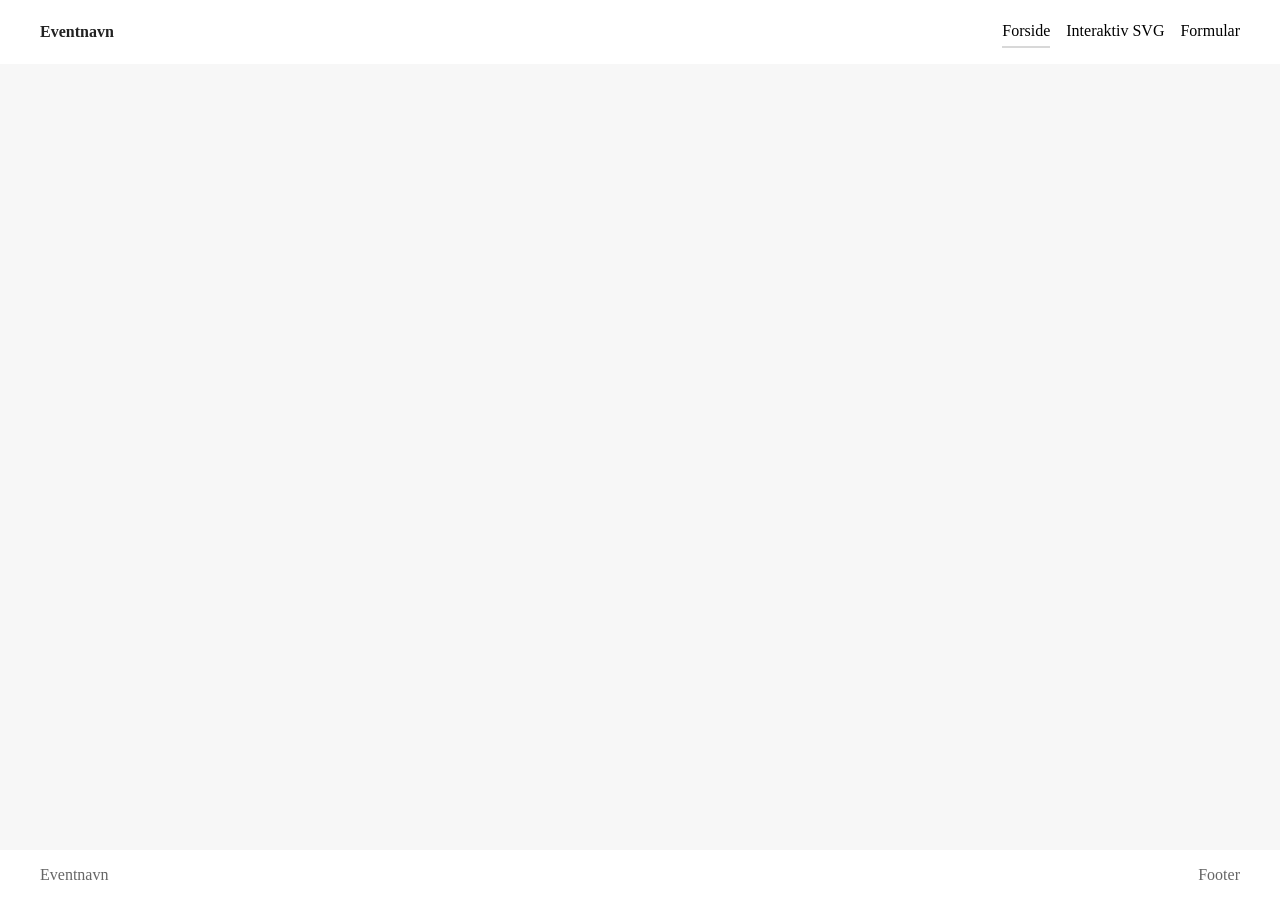
==== index.html @ 0ce50be6 "init" ====
<!DOCTYPE html>
<html lang="da">

<head>
  <meta charset="UTF-8">
  <meta name="viewport" content="width=device-width, initial-scale=1.0">
  <title>Eventnavn</title>
  <link rel="stylesheet" href="./starter.css">
  <link rel="stylesheet" href="./style.css">
</head>

<body>
  <header class="site-header">
    <div class="header-content">
      <a class="site-logo" href="./">Eventnavn</a>
      <nav class="site-nav">
        <button>Menu</button>
        <ul class="menu" id="menu" popover>
          <li><a href="./" aria-current="page">Forside</a></li>
          <li><a href="./svg.html">Interaktiv SVG</a></li>
          <li><a href="./form.html">Formular</a></li>
        </ul>
      </nav>
    </div>
  </header>

  <main></main>

  <footer class="site-footer">
    <div class="footer-content">
      <p>Eventnavn</p>
      <p>Footer</p>
    </div>
  </footer>
  <script src="./script.js"></script>
</body>

</html>
---- style.css ----
/* Variabler */
html {
  --color-page: #f7f7f7;
  --color-surface: #fff;
  --color-text: #222;
  --color-muted: #666;
  --color-border: #d8d8d8;
  --space-05: 0.5rem;
  --space-1: 1rem;
  --space-2: 2rem;
  --space-3: 3rem;

  background: var(--color-page);
  color: var(--color-text);
}

/* Globalt layout */
body {
  margin: 0;
  min-height: 100svh;
  display: grid;
  grid-template-rows: auto 1fr auto;
  grid-template-columns: minmax(1rlh, 1fr) minmax(0, 75rem) minmax(1rlh, 1fr);
}

h1,
h2,
h3,
p {
  margin: 0;
}

main {
  display: grid;
  grid-template-columns: inherit;
  grid-column: 1 / -1;
  align-content: start;
}

main > * {
  grid-column: 2;
  padding-block: var(--space-3);
}

.svg-page {
  display: grid;
  gap: var(--space-2);
}

.svg-intro {
  display: grid;
  gap: var(--space-1);
  max-width: 60ch;
}

.svg-intro p {
  color: var(--color-muted);
}

.svg-layout {
  display: grid;
  gap: var(--space-2);
  align-items: start;
  @media (width > 800px) {
    grid-template-columns: 1fr min(40%, 36ch);
  }
}

.form-page {
  display: grid;
  gap: var(--space-2);
  @media (width > 600px) {
    grid-template-columns: min(40%, 50ch) 1fr;
  }
}

.form-intro {
  display: grid;
  gap: var(--space-1);
  align-content: start;
  max-width: 60ch;
}

.form-intro p {
  color: var(--color-muted);
}

.opsamling-page {
  display: grid;
  gap: var(--space-2);
  align-items: start;

  @media (width > 800px) {
    grid-template-columns: minmax(0, 44ch) minmax(20rem, 1fr);
  }
}

.opsamling-intro {
  display: grid;
  gap: var(--space-1);
  max-width: 60ch;
}

.opsamling-intro p {
  color: var(--color-muted);
}

.error-page {
  display: grid;
  gap: var(--space-1);
  max-width: 60ch;
}

.error-page p {
  color: var(--color-muted);
}

/* Header og footer */
.site-header,
.site-footer {
  grid-column: 1 / -1;

  display: grid;
  grid-template-columns: inherit;
  background: var(--color-surface);
}

.header-content,
.footer-content {
  grid-column: 2;
}

.header-content {
  min-height: 4rem;
  display: flex;
  justify-content: space-between;
  align-items: center;
  gap: var(--space-1);
}

.site-logo {
  color: inherit;
  font-weight: 700;
  text-decoration: none;
}

.footer-content {
  padding-block: var(--space-1);
  display: flex;
  flex-wrap: wrap;
  justify-content: space-between;
  gap: var(--space-1);
  color: var(--color-muted);
}

/* Navigation */
[popover] {
  margin: 0;
  padding: 0;
  border: none;
  background: transparent;
}

.site-nav button {
  padding: 0.4rem 0.7rem;
  border: 1px solid var(--color-border);
  background: var(--color-surface);
  @media (width > 600px) {
    display: none;
  }
}

.menu {
  margin: 0;
  padding: var(--space-1);
  list-style: none;
  background: var(--color-surface);
  border: 1px solid var(--color-border);
  @media (width > 600px) {
    display: flex;
    gap: var(--space-1);
    padding: 0;
    border: none;
    background: none;
    position: static;
  }
}

.menu a {
  display: block;
  padding: 0.4rem 0;
  color: inherit;
  text-decoration: none;
  border-bottom: 2px solid #0000;
}

.menu a[aria-current="page"] {
  border-bottom-color: var(--color-border);
}

/* Flader */
.panel,
.svg-placeholder,
.form-placeholder,
.opsamling-placeholder {
  background: var(--color-surface);
  border: 1px solid var(--color-border);
}

.panel {
  padding: var(--space-1);
  display: grid;
  gap: var(--space-1);
}

.svg-placeholder,
.opsamling-placeholder {
  min-height: -webkit-fill-available;
  min-height: stretch;
}

.form-placeholder {
  min-height: -webkit-fill-available;
  min-height: stretch;
  padding: var(--space-1);
}

/* Details */
.accordion {
  display: grid;
  gap: var(--space-05);
}

.accordion-item {
  border: 1px solid var(--color-border);
  background: var(--color-surface);
}

.accordion-item p {
  padding: 0 var(--space-1) var(--space-1);
  color: var(--color-muted);
}

/* Knap/link */
.button {
  justify-self: start;
  display: inline-block;
  padding: 0.5rem 0.8rem;
  border: 1px solid var(--color-border);
  background: var(--color-surface);
  color: inherit;
  text-decoration: none;
}
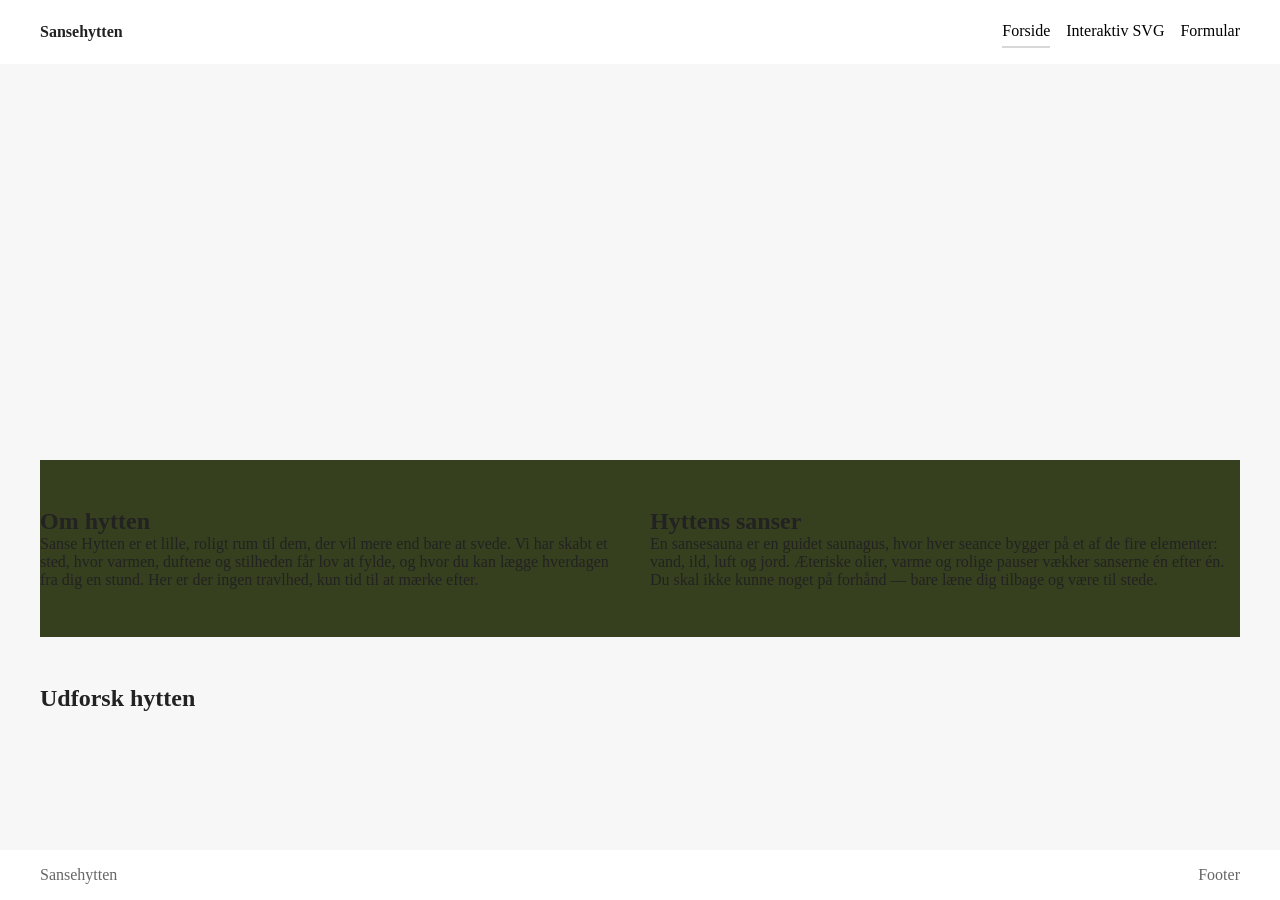
==== commit d9cbc995: "billeder" ====
--- a/index.html
+++ b/index.html
@@ -12,7 +12,7 @@
 <body>
   <header class="site-header">
     <div class="header-content">
-      <a class="site-logo" href="./">Eventnavn</a>
+      <a class="site-logo" href="./">Sansehytten</a>
       <nav class="site-nav">
         <button>Menu</button>
         <ul class="menu" id="menu" popover>
@@ -24,11 +24,41 @@
     </div>
   </header>
 
-  <main></main>
+  <main>
+
+    <video muted autoplay loop playsinline height="300" width="800"
+      src="./img/34121B43-0A54-4662-A92B-77A679BB7C53.MOV"></video>
+
+    <div class="grid-forsidetekst">
+      <div>
+        <h2> Om hytten </h2>
+        <p>Sanse Hytten er et lille, roligt rum til dem, der vil mere end bare at svede. Vi har skabt et sted, hvor
+          varmen,
+          duftene
+          og stilheden får lov at fylde, og hvor du kan lægge hverdagen fra dig en stund. Her er der ingen travlhed, kun
+          tid
+          til
+          at mærke efter.</p>
+      </div>
+      <div>
+        <h2>Hyttens sanser</h2>
+        <p>
+          En sansesauna er en guidet saunagus, hvor hver seance bygger på et af de fire elementer: vand, ild, luft og
+          jord.
+          Æteriske olier, varme og rolige pauser vækker sanserne én efter én. Du skal ikke kunne noget på forhånd — bare
+          læne
+          dig
+          tilbage og være til stede.
+        </p>
+      </div>
+    </div>
+
+    <h2>Udforsk hytten</h2>
+  </main>
 
   <footer class="site-footer">
     <div class="footer-content">
-      <p>Eventnavn</p>
+      <p>Sansehytten</p>
       <p>Footer</p>
     </div>
   </footer>
--- a/style.css
+++ b/style.css
@@ -251,3 +251,14 @@
   color: inherit;
   text-decoration: none;
 }
+
+/***forside***/
+.grid-forsidetekst {
+  @media (width > 800px) {
+    display: grid;
+    grid-template-columns: 1fr 1fr;
+    gap: 20px;
+
+    background-color: #36401f;
+  }
+}
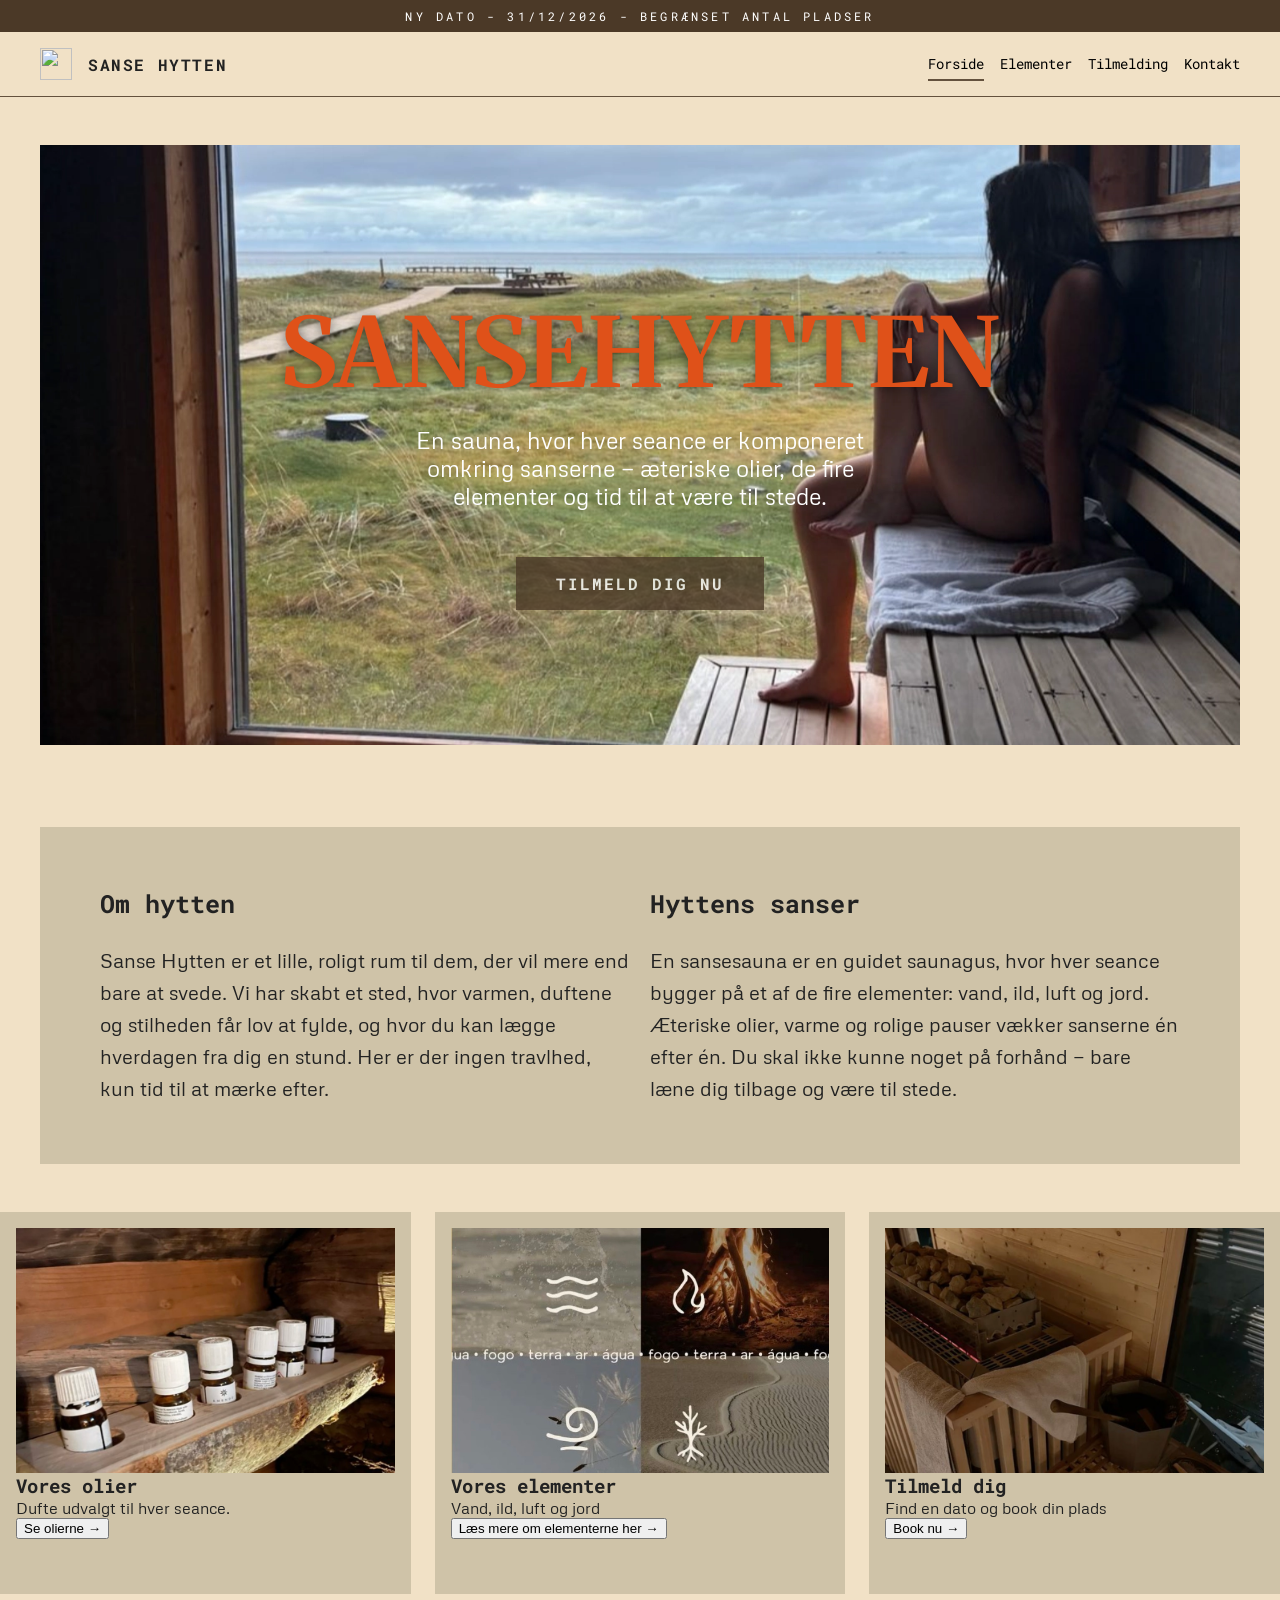
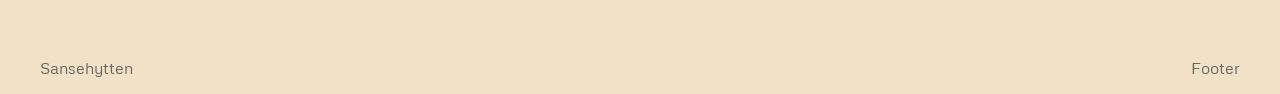
==== commit cbcd979d: "Forside2" ====
--- a/index.html
+++ b/index.html
@@ -5,32 +5,57 @@
   <meta charset="UTF-8">
   <meta name="viewport" content="width=device-width, initial-scale=1.0">
   <title>Eventnavn</title>
+  <link rel="preconnect" href="https://fonts.googleapis.com">
+  <link rel="preconnect" href="https://fonts.gstatic.com" crossorigin>
+  <link
+    href="https://fonts.googleapis.com/css2?family=Archivo+Black&family=Bodoni+Moda:ital,opsz,wght@0,6..96,400..900;1,6..96,400..900&family=Chewy&family=Merriweather:ital,opsz,wght@0,18..144,300..900;1,18..144,300..900&family=Montserrat:ital,wght@0,100..900;1,100..900&display=swap"
+    rel="stylesheet">
+  <link rel="preconnect" href="https://fonts.googleapis.com">
+  <link rel="preconnect" href="https://fonts.gstatic.com" crossorigin>
+  <link
+    href="https://fonts.googleapis.com/css2?family=Archivo+Black&family=Bodoni+Moda:ital,opsz,wght@0,6..96,400..900;1,6..96,400..900&family=Chewy&family=Merriweather:ital,opsz,wght@0,18..144,300..900;1,18..144,300..900&family=Montserrat:ital,wght@0,100..900;1,100..900&family=Roboto+Mono:ital,wght@0,100..700;1,100..700&display=swap"
+    rel="stylesheet">
+  <link rel="preconnect" href="https://fonts.googleapis.com">
+  <link rel="preconnect" href="https://fonts.gstatic.com" crossorigin>
+  <link
+    href="https://fonts.googleapis.com/css2?family=Archivo+Black&family=Bodoni+Moda:ital,opsz,wght@0,6..96,400..900;1,6..96,400..900&family=Chewy&family=Merriweather:ital,opsz,wght@0,18..144,300..900;1,18..144,300..900&family=Metrophobic&family=Montserrat:ital,wght@0,100..900;1,100..900&family=Roboto+Mono:ital,wght@0,100..700;1,100..700&display=swap"
+    rel="stylesheet">
   <link rel="stylesheet" href="./starter.css">
   <link rel="stylesheet" href="./style.css">
 </head>
 
 <body>
   <header class="site-header">
+    <p class="top-bar">Ny dato - 31/12/2026 - begrænset antal pladser</p>
     <div class="header-content">
-      <a class="site-logo" href="./">Sansehytten</a>
+      <a class="site-logo" href="index.html">
+        <img class="logo-billede" src="" alt="">
+        <span>Sanse Hytten</span>
+      </a>
       <nav class="site-nav">
         <button>Menu</button>
         <ul class="menu" id="menu" popover>
           <li><a href="./" aria-current="page">Forside</a></li>
-          <li><a href="./svg.html">Interaktiv SVG</a></li>
-          <li><a href="./form.html">Formular</a></li>
+          <li><a href="./svg.html">Elementer</a></li>
+          <li><a href="./form.html">Tilmelding</a></li>
+          <li><a href="#">Kontakt</a></li>
         </ul>
       </nav>
     </div>
   </header>
 
   <main>
-
-    <video muted autoplay loop playsinline height="300" width="800"
-      src="./img/34121B43-0A54-4662-A92B-77A679BB7C53.MOV"></video>
-
+    <div class="container">
+      <h1 class="h1forside">SANSEHYTTEN</h1>
+      <img class="saunaforside" src="img/saunaudsigt.webp" alt="Forside">
+      <p class="punderh1">En sauna, hvor hver seance er komponeret omkring sanserne — æteriske olier, de fire elementer
+        og tid til at
+        være til
+        stede.</p>
+      <a href="form.html" class="buttonforside">Tilmeld dig nu</a>
+    </div>
     <div class="grid-forsidetekst">
-      <div>
+      <div class="omhytten">
         <h2> Om hytten </h2>
         <p>Sanse Hytten er et lille, roligt rum til dem, der vil mere end bare at svede. Vi har skabt et sted, hvor
           varmen,
@@ -40,7 +65,7 @@
           til
           at mærke efter.</p>
       </div>
-      <div>
+      <div class="hyttenssanser">
         <h2>Hyttens sanser</h2>
         <p>
           En sansesauna er en guidet saunagus, hvor hver seance bygger på et af de fire elementer: vand, ild, luft og
@@ -51,9 +76,55 @@
           tilbage og være til stede.
         </p>
       </div>
+
     </div>
+    <section class="udforskhytten">
+      <!--Kort 1-->
+      <article class="voresolier">
+        <img src="img/Olier.jpg" alt="Olier på en træhylde">
+        <h3>Vores olier</h3>
+        <p>Dufte udvalgt til hver seance.</p>
+        <button popovertarget="olier-popover">Se olierne →</button>
 
-    <h2>Udforsk hytten</h2>
+        <div class="oliepopover" id="olier-popover" popover>
+          <img src="img/Olier.jpg" alt="Olier på en træhylde">
+          <h2>Vores olier</h2>
+          <p>Vi bruger rene æteriske olier med blandt andet eukalyptus, lavendel, spearmint og citrongræs</p>
+          <button popovertarget="olier-popover">luk</button>
+
+        </div>
+      </article>
+
+      <article class="voresolier">
+        <img src="img/elememterfoto.jpg" alt="elementer">
+        <h3>Vores elementer</h3>
+        <p>Vand, ild, luft og jord</p>
+        <button popovertarget="elementer-popover">Læs mere om elementerne her →</button>
+
+        <div class="oliepopover" id="elementer-popover" popover>
+          <img src="img/elememterfoto.jpg" alt="elementer">
+          <h2>Vores elementer</h2>
+          <p>Vi bruger rene æteriske olier med blandt andet eukalyptus, lavendel, spearmint og citrongræs</p>
+          <button popovertarget="elementer-popover">luk</button>
+
+        </div>
+      </article>
+      <article class="voresolier">
+        <img src="img/sauna-forsidefoto.jpg" alt="sauna">
+        <h3>Tilmeld dig</h3>
+        <p>Find en dato og book din plads</p>
+        <button popovertarget="tilmeld-popover">Book nu →</button>
+
+        <div class="oliepopover" id="tilmeld-popover" popover>
+          <img src="img/saunaudsigt.webp" alt="Olier på en træhylde">
+          <h2>Tilmeld dig</h2>
+          <p>Vi bruger rene æteriske olier med blandt andet eukalyptus, lavendel, spearmint og citrongræs</p>
+          <button popovertarget="tilmeld-popover">luk</button>
+
+        </div>
+      </article>
+    </section>
+
   </main>
 
   <footer class="site-footer">
--- a/style.css
+++ b/style.css
@@ -1,10 +1,55 @@
+/*fonts*/
+
+/*h1*/
+@font-face {
+  font-family: "Merriweather", serif;
+  src: url("https://fonts.googleapis.com/css2?family=Archivo+Black&family=Bodoni+Moda:ital,opsz,wght@0,6..96,400..900;1,6..96,400..900&family=Chewy&family=Merriweather:ital,opsz,wght@0,18..144,300..900;1,18..144,300..900&family=Montserrat:ital,wght@0,100..900;1,100..900&display=swap");
+  font-optical-sizing: auto;
+  font-weight: 300;
+  ont-style: normal;
+  font-variation-settings: "wdth" 100;
+}
+
+/*h2 og h3*/
+@font-face {
+  font-family: "Roboto Mono", monospace;
+  src: url("https://fonts.googleapis.com/css2?family=Archivo+Black&family=Bodoni+Moda:ital,opsz,wght@0,6..96,400..900;1,6..96,400..900&family=Chewy&family=Merriweather:ital,opsz,wght@0,18..144,300..900;1,18..144,300..900&family=Montserrat:ital,wght@0,100..900;1,100..900&family=Roboto+Mono:ital,wght@0,100..700;1,100..700&display=swap");
+  font-optical-sizing: auto;
+  font-weight: 300;
+  font-style: normal;
+}
+
+@font-face {
+  font-family: "Metrophobic", sans-serif;
+  font-weight: 400;
+  font-style: normal;
+  src: url("https://fonts.googleapis.com/css2?family=Archivo+Black&family=Bodoni+Moda:ital,opsz,wght@0,6..96,400..900;1,6..96,400..900&family=Chewy&family=Merriweather:ital,opsz,wght@0,18..144,300..900;1,18..144,300..900&family=Metrophobic&family=Montserrat:ital,wght@0,100..900;1,100..900&family=Roboto+Mono:ital,wght@0,100..700;1,100..700&display=swap");
+}
+
+/*Fonts til tekst*/
+
+h1 {
+  font-family: "Merriweather", serif;
+}
+
+h2,
+h3,
+a,
+.top-bar {
+  font-family: "Roboto Mono", monospace;
+}
+
+p {
+  font-family: "Metrophobic", sans-serif;
+}
+
 /* Variabler */
 html {
-  --color-page: #f7f7f7;
-  --color-surface: #fff;
+  --color-page: #f1e1c6;
+  --color-surface: #f1e1c6;
   --color-text: #222;
   --color-muted: #666;
-  --color-border: #d8d8d8;
+  --color-border: #64513d;
   --space-05: 0.5rem;
   --space-1: 1rem;
   --space-2: 2rem;
@@ -252,13 +297,173 @@
   text-decoration: none;
 }
 
+/**MENU**/
+.top-bar {
+  grid-column: 1/-1;
+  padding-block: var(--space-05);
+  background: #4b3927;
+  color: white;
+  text-align: center;
+  font-size: 12px;
+  text-transform: uppercase;
+  letter-spacing: 0.2rem;
+}
+
+.site-header {
+  border-bottom: 1px solid #64513d;
+}
+
+.site-logo {
+  display: flex;
+  align-items: center;
+  gap: var(--space-1);
+  text-transform: uppercase;
+  letter-spacing: 0.1rem;
+}
+
+.logo-billede {
+  height: 2rem;
+  width: 2rem;
+}
+
+.menu a {
+  font-size: 0.875rem;
+}
+
 /***forside***/
+.container {
+  position: relative;
+  text-align: center;
+  color: white;
+}
+.h1forside {
+  font-size: 96px;
+  color: #df5119;
+  text-shadow: 0 2px 12px rgb(0 0 0 / 0.5);
+  position: absolute;
+  top: 35%;
+  left: 50%;
+  transform: translate(-50%, -50%);
+  margin: 0;
+  white-space: nowrap;
+}
+.saunaforside {
+  width: 1200px;
+  height: 600px;
+  margin-bottom: 30px;
+  object-fit: cover;
+}
+
+.punderh1 {
+  font-size: 23px;
+  position: absolute;
+  top: 45%;
+  left: 50%;
+  transform: translateX(-50%);
+  width: 450px;
+  text-align: center;
+  margin: 0;
+}
+.buttonforside {
+  position: absolute;
+  top: 63%;
+  left: 50%;
+  transform: translateX(-50%);
+  background-color: #4b3927;
+  opacity: 78%;
+  color: white;
+  padding: 16px 40px;
+  text-decoration: none;
+  text-transform: uppercase;
+  letter-spacing: 2px;
+  font-size: 16px;
+  font-weight: bold;
+}
+
+.buttonforside:hover {
+  background-color: #f1c89c;
+}
+
 .grid-forsidetekst {
-  @media (width > 800px) {
-    display: grid;
-    grid-template-columns: 1fr 1fr;
-    gap: 20px;
-
-    background-color: #36401f;
-  }
-}
+  display: grid;
+  grid-template-columns: 1fr 1fr;
+  gap: 20px;
+  margin: 0;
+  padding: 60px;
+
+  background-color: #2c35192c;
+}
+
+.omhytten h2 {
+  font-size: 25px;
+  margin: 0 0 24px 0;
+}
+
+.omhytten p {
+  font-size: 20px;
+  margin: 0;
+  line-height: 1.6;
+  max-width: 45ch;
+}
+
+.hyttenssanser h2 {
+  font-size: 25px;
+  margin: 0 0 24px 0;
+}
+
+.hyttenssanser p {
+  font-size: 20px;
+  margin: 0px;
+  line-height: 1.6;
+  max-width: 45ch;
+}
+
+.udforskhytten {
+  grid-column: 1 /-1;
+  display: grid;
+  grid-template-columns: 1fr 1fr 1fr;
+  gap: 1.5rem;
+}
+
+.voresolier {
+  background: #2c35192c;
+  padding: 1rem;
+}
+
+.voresolier img {
+  width: 100%;
+  display: block;
+}
+
+/*Selve popoveren*/
+.oliepopover {
+  position: fixed;
+  inset: 0;
+  margin: auto;
+  padding: 1rem;
+  max-height: 90vh;
+  max-width: 90vw;
+  width: 50ch;
+  height: fit-content;
+  background: #2c3519;
+  color: white;
+  border: 1px solid #2c3519;
+}
+
+/*Når popover er åben*/
+.oliepopover:popover-open {
+  display: grid;
+  gap: 1rem;
+  justify-items: start;
+}
+
+.voresolier img {
+  width: 100%;
+  height: 70%;
+  display: block;
+  aspect-ratio: 4 /3;
+  object-fit: cover;
+}
+.oliepopover::backdrop {
+  background: rgb(30 30 30 / 0.6);
+}
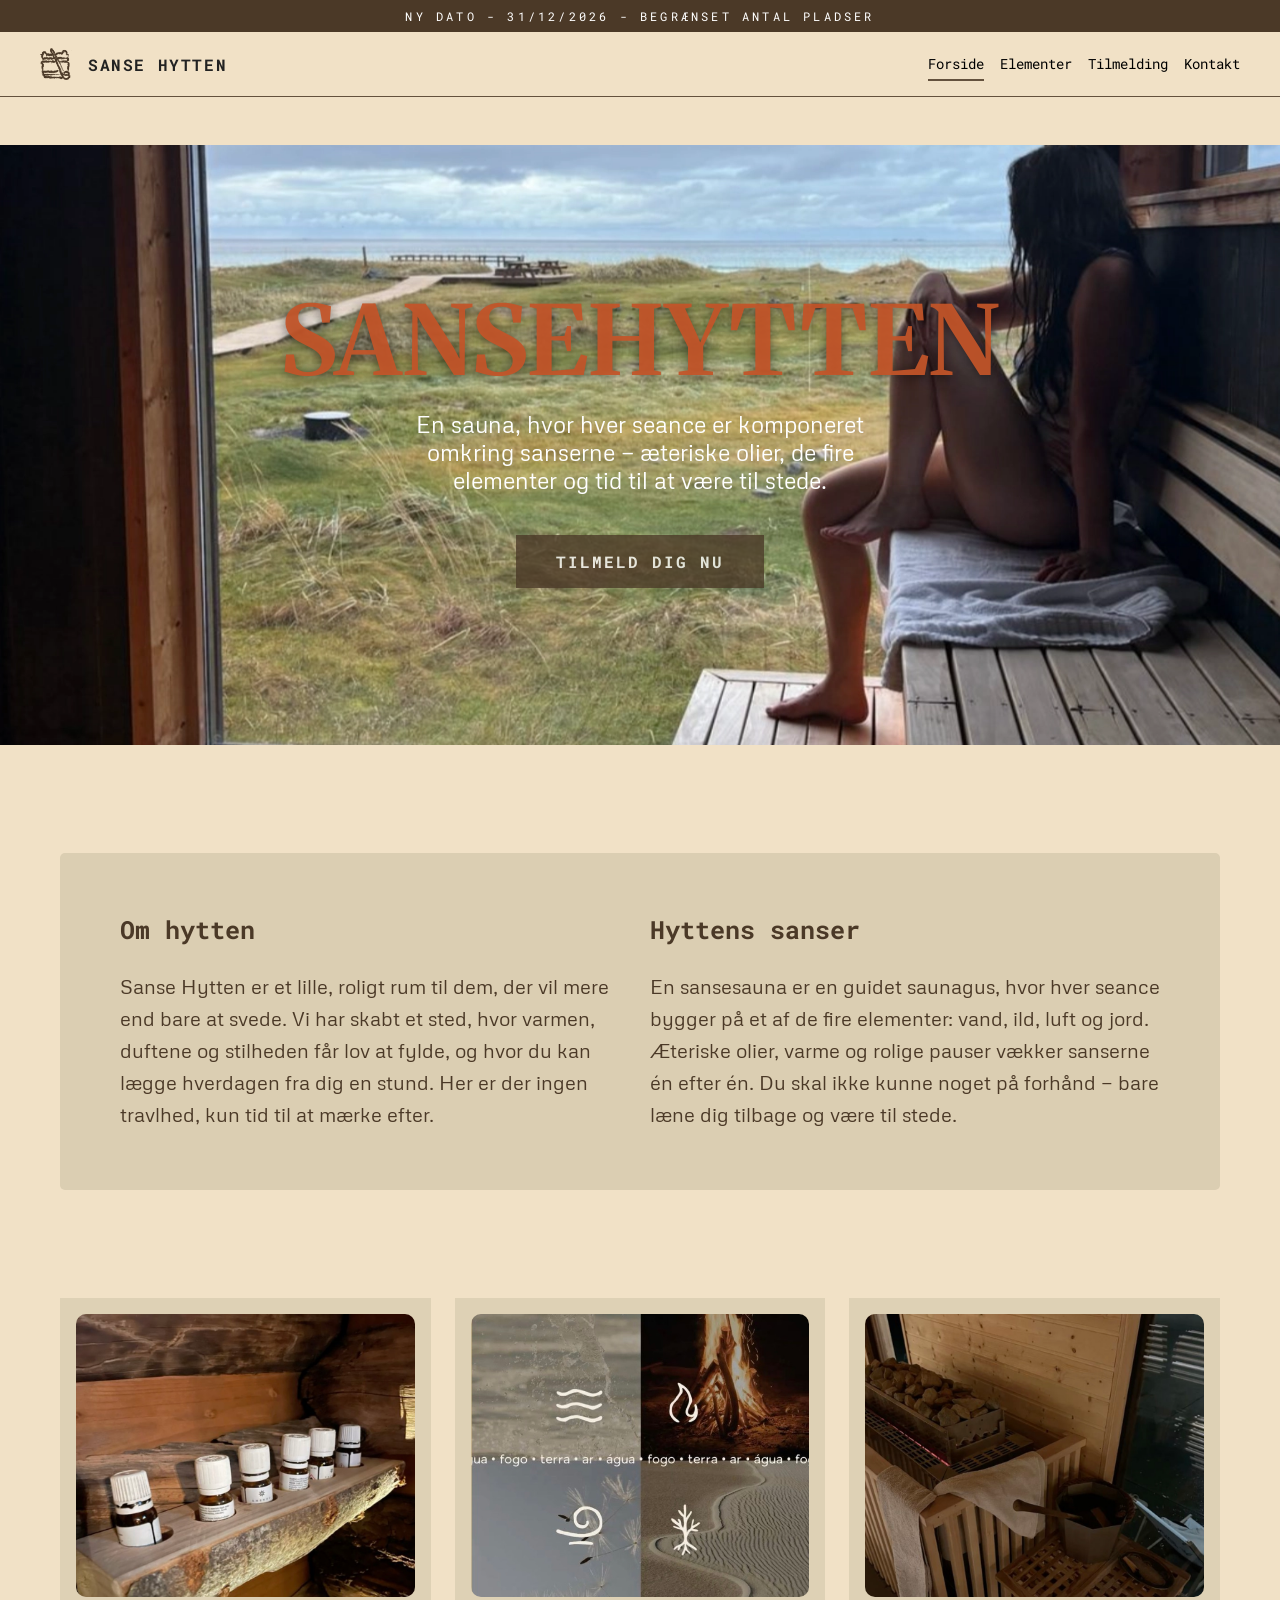
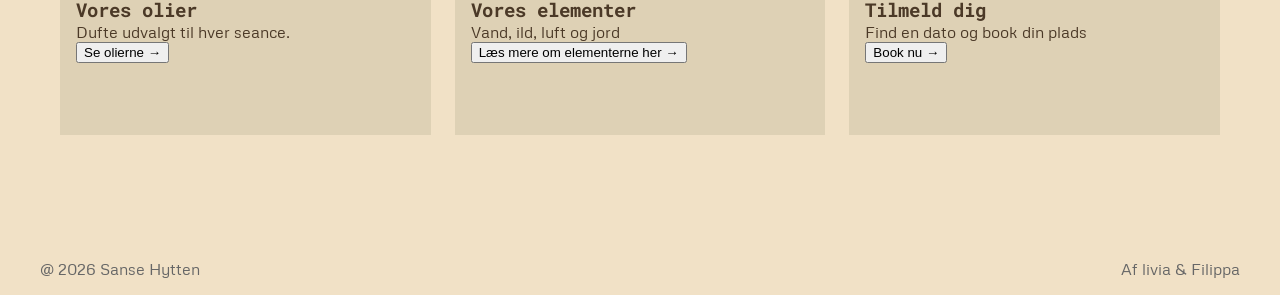
==== commit ba6ca254: "opdatering fip" ====
--- a/index.html
+++ b/index.html
@@ -29,7 +29,7 @@
     <p class="top-bar">Ny dato - 31/12/2026 - begrænset antal pladser</p>
     <div class="header-content">
       <a class="site-logo" href="index.html">
-        <img class="logo-billede" src="" alt="">
+        <img class="logo-billede" src="./img/Aktiv 8.webp" alt="">
         <span>Sanse Hytten</span>
       </a>
       <nav class="site-nav">
@@ -81,7 +81,7 @@
     <section class="udforskhytten">
       <!--Kort 1-->
       <article class="voresolier">
-        <img src="img/Olier.jpg" alt="Olier på en træhylde">
+        <img class="elememterfoto" src="img/Olier.jpg" alt="Olier på en træhylde">
         <h3>Vores olier</h3>
         <p>Dufte udvalgt til hver seance.</p>
         <button popovertarget="olier-popover">Se olierne →</button>
@@ -96,7 +96,7 @@
       </article>
 
       <article class="voresolier">
-        <img src="img/elememterfoto.jpg" alt="elementer">
+        <img class="elememterfoto" src="img/elememterfoto.jpg" alt="elementer">
         <h3>Vores elementer</h3>
         <p>Vand, ild, luft og jord</p>
         <button popovertarget="elementer-popover">Læs mere om elementerne her →</button>
@@ -110,7 +110,7 @@
         </div>
       </article>
       <article class="voresolier">
-        <img src="img/sauna-forsidefoto.jpg" alt="sauna">
+        <img class="elememterfoto" src="img/sauna-forsidefoto.jpg" alt="sauna">
         <h3>Tilmeld dig</h3>
         <p>Find en dato og book din plads</p>
         <button popovertarget="tilmeld-popover">Book nu →</button>
@@ -129,8 +129,8 @@
 
   <footer class="site-footer">
     <div class="footer-content">
-      <p>Sansehytten</p>
-      <p>Footer</p>
+      <p>@ 2026 Sanse Hytten</p>
+      <p>Af livia & Filippa</p>
     </div>
   </footer>
   <script src="./script.js"></script>
--- a/style.css
+++ b/style.css
@@ -76,7 +76,6 @@
 }
 
 main {
-  display: grid;
   grid-template-columns: inherit;
   grid-column: 1 / -1;
   align-content: start;
@@ -258,7 +257,12 @@
   gap: var(--space-1);
 }
 
-.svg-placeholder,
+.svg-placeholder {
+  min-height: -webkit-fill-available;
+  min-height: stretch;
+  background-color: #2c351943;
+}
+
 .opsamling-placeholder {
   min-height: -webkit-fill-available;
   min-height: stretch;
@@ -338,7 +342,7 @@
 }
 .h1forside {
   font-size: 96px;
-  color: #df5119;
+  color: #c35529ee;
   text-shadow: 0 2px 12px rgb(0 0 0 / 0.5);
   position: absolute;
   top: 35%;
@@ -348,9 +352,9 @@
   white-space: nowrap;
 }
 .saunaforside {
-  width: 1200px;
+  display: block;
+  width: 100%;
   height: 600px;
-  margin-bottom: 30px;
   object-fit: cover;
 }
 
@@ -381,22 +385,24 @@
 }
 
 .buttonforside:hover {
-  background-color: #f1c89c;
+  background-color: #d25422a7;
 }
 
 .grid-forsidetekst {
   display: grid;
   grid-template-columns: 1fr 1fr;
   gap: 20px;
-  margin: 0;
+  margin: 60px;
   padding: 60px;
-
-  background-color: #2c35192c;
+  border-radius: 5px;
+  background-color: #2c35191d;
 }
 
 .omhytten h2 {
   font-size: 25px;
   margin: 0 0 24px 0;
+  color: #4b3927;
+  font-weight: 800;
 }
 
 .omhytten p {
@@ -404,11 +410,14 @@
   margin: 0;
   line-height: 1.6;
   max-width: 45ch;
+  color: #4b3927;
 }
 
 .hyttenssanser h2 {
   font-size: 25px;
   margin: 0 0 24px 0;
+  color: #4b3927;
+  font-weight: 800;
 }
 
 .hyttenssanser p {
@@ -416,54 +425,59 @@
   margin: 0px;
   line-height: 1.6;
   max-width: 45ch;
+  color: #4b3927;
 }
 
 .udforskhytten {
-  grid-column: 1 /-1;
   display: grid;
   grid-template-columns: 1fr 1fr 1fr;
   gap: 1.5rem;
+  margin: 60px;
+  padding: auto;
 }
 
 .voresolier {
-  background: #2c35192c;
+  background: #2c351918;
   padding: 1rem;
-}
-
-.voresolier img {
-  width: 100%;
-  display: block;
-}
-
-/*Selve popoveren*/
-.oliepopover {
-  position: fixed;
-  inset: 0;
-  margin: auto;
-  padding: 1rem;
-  max-height: 90vh;
-  max-width: 90vw;
-  width: 50ch;
-  height: fit-content;
-  background: #2c3519;
-  color: white;
-  border: 1px solid #2c3519;
-}
-
-/*Når popover er åben*/
-.oliepopover:popover-open {
-  display: grid;
-  gap: 1rem;
-  justify-items: start;
-}
-
-.voresolier img {
-  width: 100%;
-  height: 70%;
-  display: block;
-  aspect-ratio: 4 /3;
-  object-fit: cover;
-}
-.oliepopover::backdrop {
-  background: rgb(30 30 30 / 0.6);
-}
+  color: #4b3927;
+
+  .voresolier img {
+    width: 100%;
+    height: 100%;
+    display: block;
+  }
+
+  /*Selve popoveren*/
+  .oliepopover {
+    position: fixed;
+    inset: 0;
+    margin: auto;
+    padding: 1rem;
+    max-height: 90vh;
+    max-width: 90vw;
+    width: 50ch;
+    height: fit-content;
+    background: #4b392afb;
+    color: white;
+    border: 1px solid #2c3519;
+    border-radius: 10px;
+  }
+
+  /*Når popover er åben*/
+  .oliepopover:popover-open {
+    display: grid;
+    gap: 1rem;
+    justify-items: start;
+  }
+
+  .elememterfoto {
+    width: 100%;
+    height: 70%;
+    display: block;
+    object-fit: cover;
+    border-radius: 10px;
+  }
+  .oliepopover::backdrop {
+    background: rgb(30 30 30 / 0.6);
+  }
+}
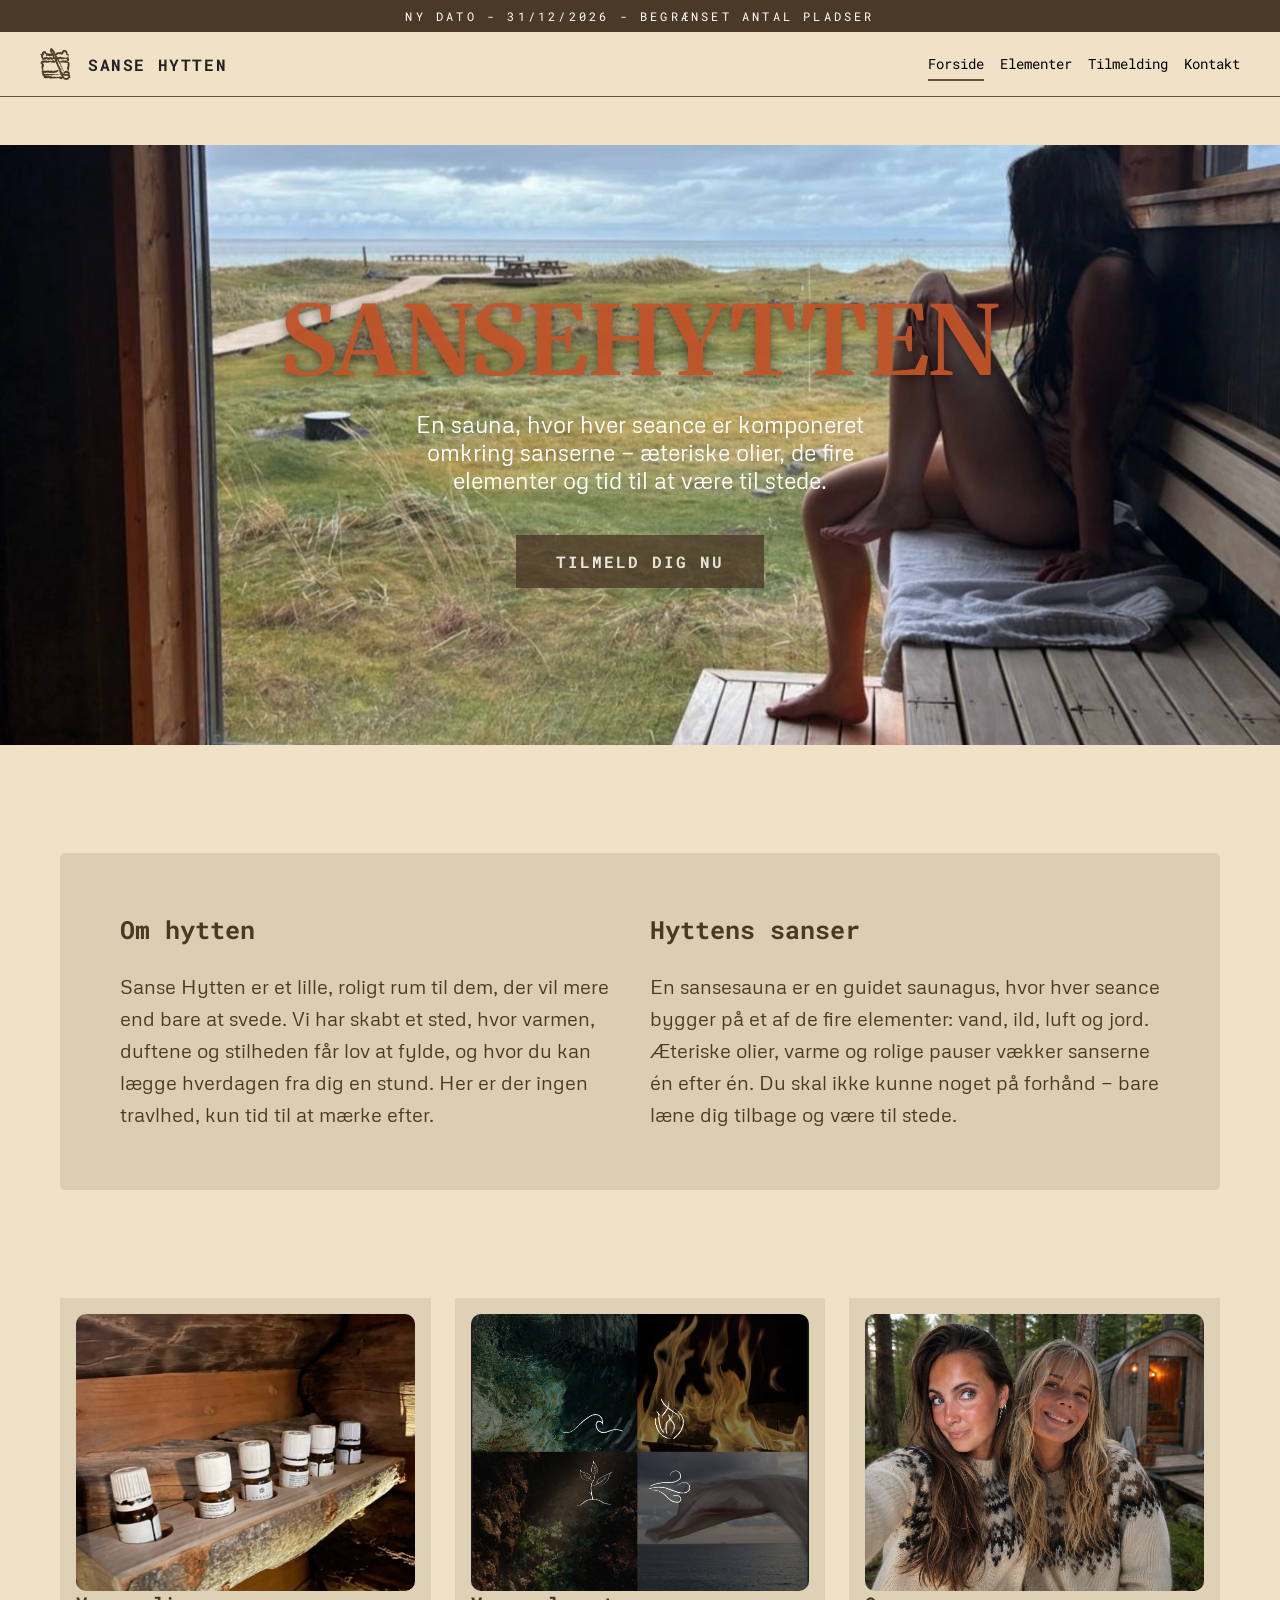
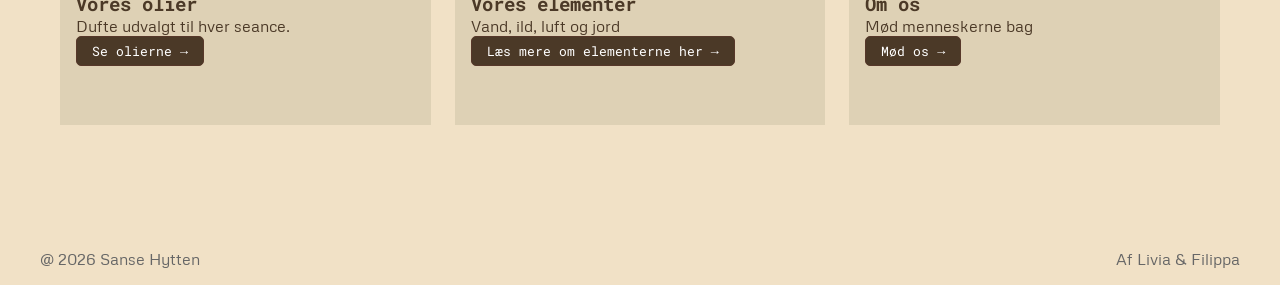
==== commit 6575a7aa: "ændring-liv" ====
--- a/index.html
+++ b/index.html
@@ -38,7 +38,7 @@
           <li><a href="./" aria-current="page">Forside</a></li>
           <li><a href="./svg.html">Elementer</a></li>
           <li><a href="./form.html">Tilmelding</a></li>
-          <li><a href="#">Kontakt</a></li>
+          <li><a href="./kontakt.html">Kontakt</a></li>
         </ul>
       </nav>
     </div>
@@ -84,42 +84,53 @@
         <img class="elememterfoto" src="img/Olier.jpg" alt="Olier på en træhylde">
         <h3>Vores olier</h3>
         <p>Dufte udvalgt til hver seance.</p>
-        <button popovertarget="olier-popover">Se olierne →</button>
+        <button popovertarget="olier-popover" class="buttonseolierne">Se olierne →</button>
 
         <div class="oliepopover" id="olier-popover" popover>
           <img src="img/Olier.jpg" alt="Olier på en træhylde">
           <h2>Vores olier</h2>
           <p>Vi bruger rene æteriske olier med blandt andet eukalyptus, lavendel, spearmint og citrongræs</p>
-          <button popovertarget="olier-popover">luk</button>
-
-        </div>
-      </article>
-
-      <article class="voresolier">
-        <img class="elememterfoto" src="img/elememterfoto.jpg" alt="elementer">
-        <h3>Vores elementer</h3>
-        <p>Vand, ild, luft og jord</p>
-        <button popovertarget="elementer-popover">Læs mere om elementerne her →</button>
-
-        <div class="oliepopover" id="elementer-popover" popover>
-          <img src="img/elememterfoto.jpg" alt="elementer">
-          <h2>Vores elementer</h2>
-          <p>Vi bruger rene æteriske olier med blandt andet eukalyptus, lavendel, spearmint og citrongræs</p>
-          <button popovertarget="elementer-popover">luk</button>
+          <button popovertarget="olier-popover">Luk</button>
 
         </div>
       </article>
       <article class="voresolier">
-        <img class="elememterfoto" src="img/sauna-forsidefoto.jpg" alt="sauna">
-        <h3>Tilmeld dig</h3>
-        <p>Find en dato og book din plads</p>
-        <button popovertarget="tilmeld-popover">Book nu →</button>
+        <img class="elememterfoto" src="img/elements2.webp" alt="elementer">
+        <h3>Vores elementer</h3>
+        <p>Vand, ild, luft og jord</p>
+        <button popovertarget="elementer-popover" class="buttonelementer">Læs mere om elementerne her →</button>
+
+        <div class="oliepopover" id="elementer-popover" popover>
+          <img src="img/elements2.webp" alt="elementer">
+          <h2>Vores elementer</h2>
+          <p>Hver session er bygget op omkring de fire elementer. Ilden varmer, vandet afkøler, luften åbner for dybe
+            åndedrag, og
+            jorden samler dig igen. Dertil vælger vi rene æteriske olier som eukalyptus, lavendel, spearmint og
+            citrongræs, så duft
+            og varme arbejder sammen.</p>
+          <button popovertarget="elementer-popover">Luk</button>
+
+        </div>
+      </article>
+      <article class="voresolier">
+        <img class="elememterfoto" src="img/omos.webp" alt="sauna">
+        <h3>Om os</h3>
+        <p>Mød menneskerne bag</p>
+        <button popovertarget="tilmeld-popover">Mød os →</button>
 
         <div class="oliepopover" id="tilmeld-popover" popover>
-          <img src="img/saunaudsigt.webp" alt="Olier på en træhylde">
-          <h2>Tilmeld dig</h2>
-          <p>Vi bruger rene æteriske olier med blandt andet eukalyptus, lavendel, spearmint og citrongræs</p>
-          <button popovertarget="tilmeld-popover">luk</button>
+          <img src="img/omos.webp" alt="Olier på en træhylde">
+          <h2>Om os</h2>
+          <p>Vi er Filippa og Livia, to veninder med en stor forkærlighed for varme, ro og gode stunder sammen. Idéen
+            til os opstod
+            en kold vinteraften, hvor vi sad i en lille sauna og tænkte: Hvorfor skal det her kun være noget, vi gør to?
+
+            I dag inviterer vi dig indenfor til oplevelser bygget op omkring de fire elementer: vand, ild, luft og jord.
+            Vi tænder
+            op, vælger dufte og skaber rammen, så du kan slippe hverdagen og trække vejret dybt. Hos os er der plads til
+            både dem,
+            der kommer alene, og dem, der tager hele vennegruppen med.</p>
+          <button popovertarget="tilmeld-popover">Luk</button>
 
         </div>
       </article>
@@ -130,7 +141,7 @@
   <footer class="site-footer">
     <div class="footer-content">
       <p>@ 2026 Sanse Hytten</p>
-      <p>Af livia & Filippa</p>
+      <p>Af Livia & Filippa</p>
     </div>
   </footer>
   <script src="./script.js"></script>
--- a/style.css
+++ b/style.css
@@ -87,11 +87,14 @@
 }
 
 .svg-page {
+  box-sizing: border-box;
+  padding-inline: 2rem;
   display: grid;
   gap: var(--space-2);
 }
 
 .svg-intro {
+  padding-inline: 2rem;
   display: grid;
   gap: var(--space-1);
   max-width: 60ch;
@@ -107,6 +110,8 @@
   align-items: start;
   @media (width > 800px) {
     grid-template-columns: 1fr min(40%, 36ch);
+    width: 100%;
+    max-width: 100%;
   }
 }
 
@@ -255,11 +260,13 @@
   padding: var(--space-1);
   display: grid;
   gap: var(--space-1);
+  margin: 30px;
 }
 
 .svg-placeholder {
   min-height: -webkit-fill-available;
   min-height: stretch;
+  margin: 30px;
   background-color: #2c351943;
 }
 
@@ -288,6 +295,11 @@
 .accordion-item p {
   padding: 0 var(--space-1) var(--space-1);
   color: var(--color-muted);
+}
+
+.titelsvg {
+  font-family: "Roboto Mono", monospace;
+  font-weight: bold;
 }
 
 /* Knap/link */
@@ -437,6 +449,7 @@
 }
 
 .voresolier {
+  gap: 10p;
   background: #2c351918;
   padding: 1rem;
   color: #4b3927;
@@ -481,3 +494,182 @@
     background: rgb(30 30 30 / 0.6);
   }
 }
+
+.event-map {
+  width: 100%;
+  height: auto;
+  display: block;
+}
+/* Elementerne er dæmpede som udgangspunkt */
+.event-map .ild,
+.event-map .vand,
+.event-map .luft,
+.event-map .jord {
+  opacity: 0.3;
+  transition:
+    opacity 0.3s,
+    transform 0.3s;
+  transform-box: fill-box;
+  transform-origin: center;
+}
+
+/* Det åbne element bliver fremhævet */
+.svg-placeholder[data-position="first"] .ild,
+.svg-placeholder[data-position="second"] .vand,
+.svg-placeholder[data-position="third"] .luft,
+.svg-placeholder[data-position="fourth"] .jord {
+  opacity: 1;
+  transform: scale(1.1);
+}
+
+/* Spotten glider hen bag det åbne element */
+.event-map .spot {
+  transition: transform 0.6s ease;
+}
+
+.svg-placeholder[data-position="second"] .spot {
+  transform: translateX(310px);
+}
+
+.svg-placeholder[data-position="third"] .spot {
+  transform: translateX(620px);
+}
+
+.svg-placeholder[data-position="fourth"] .spot {
+  transform: translateX(905px);
+}
+
+/****form****/
+
+form {
+  accent-color: var(--color-page);
+  display: grid;
+}
+.form-placeholder {
+  padding: 30px;
+  box-shadow: 0 1px 15px color-mix var(--color-border);
+  border-radius: 10px;
+  background-color: #684a2b5f;
+}
+
+input,
+select {
+  border: 1px solid rgb(80, 62, 41);
+  border-radius: 6px;
+  padding: 1rem;
+  width: 100%;
+  font-size: 2;
+  color: #2e1c14;
+}
+
+button {
+  font-family: "Roboto Mono", monospace;
+  cursor: pointer;
+  border: 1px solid #57382a;
+  color: #ffffff;
+  background: #4b3927;
+  padding-inline: 15px;
+  padding-block: 5px;
+  border-radius: 5px;
+}
+
+button:hover {
+  background-color: #d25422a7;
+}
+
+.huskeliste {
+  display: grid;
+  grid-template-columns: 1fr;
+  gap: 1px;
+  padding: 1rlh;
+  border: none;
+  border: #64513d solid 1px;
+  display: grid;
+  gap: 2px;
+  overflow: clip;
+  border-radius: 12px;
+  outline: 1px solid oklch(36.422% 0.05571 48.947);
+  list-style: none;
+}
+
+.huskeliste-div {
+  font-size: 1.5rem;
+  font-weight: 400;
+  line-height: 3rem;
+  list-style: none;
+  color: #64513d;
+  font-family: "Roboto Mono", monospace;
+}
+
+.sesihytten {
+  font-style: italic;
+  color: #433425;
+  font-family: "Metrophobic", sans-serif;
+}
+
+.h2form {
+  font-family: "Merriweather", serif;
+  color: rgba(205, 78, 32, 0.816);
+  font-weight: 800;
+  font-size: 2.5;
+}
+
+label {
+  font-size: 2;
+  color: #2e1c14;
+}
+
+.dinhuskeliste {
+  font-family: "Merriweather", serif;
+  color: #412b15;
+  font-weight: 800;
+}
+.huskep {
+  font-style: italic;
+}
+.form-placeholder {
+  width: 100%;
+  padding: 40px;
+  margin: 0 auto;
+  border-radius: 10px;
+}
+
+.form-placeholder input,
+.form-placeholder select {
+  width: 100%;
+  box-sizing: border-box;
+}
+
+.form-placeholder fieldset {
+  border: none;
+  padding: 0;
+  margin: 0;
+  min-width: 0;
+  border-radius: 10px;
+}
+
+#viden {
+  width: 100%;
+}
+
+#allergener {
+  margin-bottom: 20px;
+}
+
+.range {
+  display: flex;
+  align-items: center;
+}
+
+#intet {
+  margin-inline: 0 10px;
+}
+
+#meget {
+  margin-inline: 10px 0;
+}
+
+.error-message {
+  color: #ee5050;
+  display: none;
+}
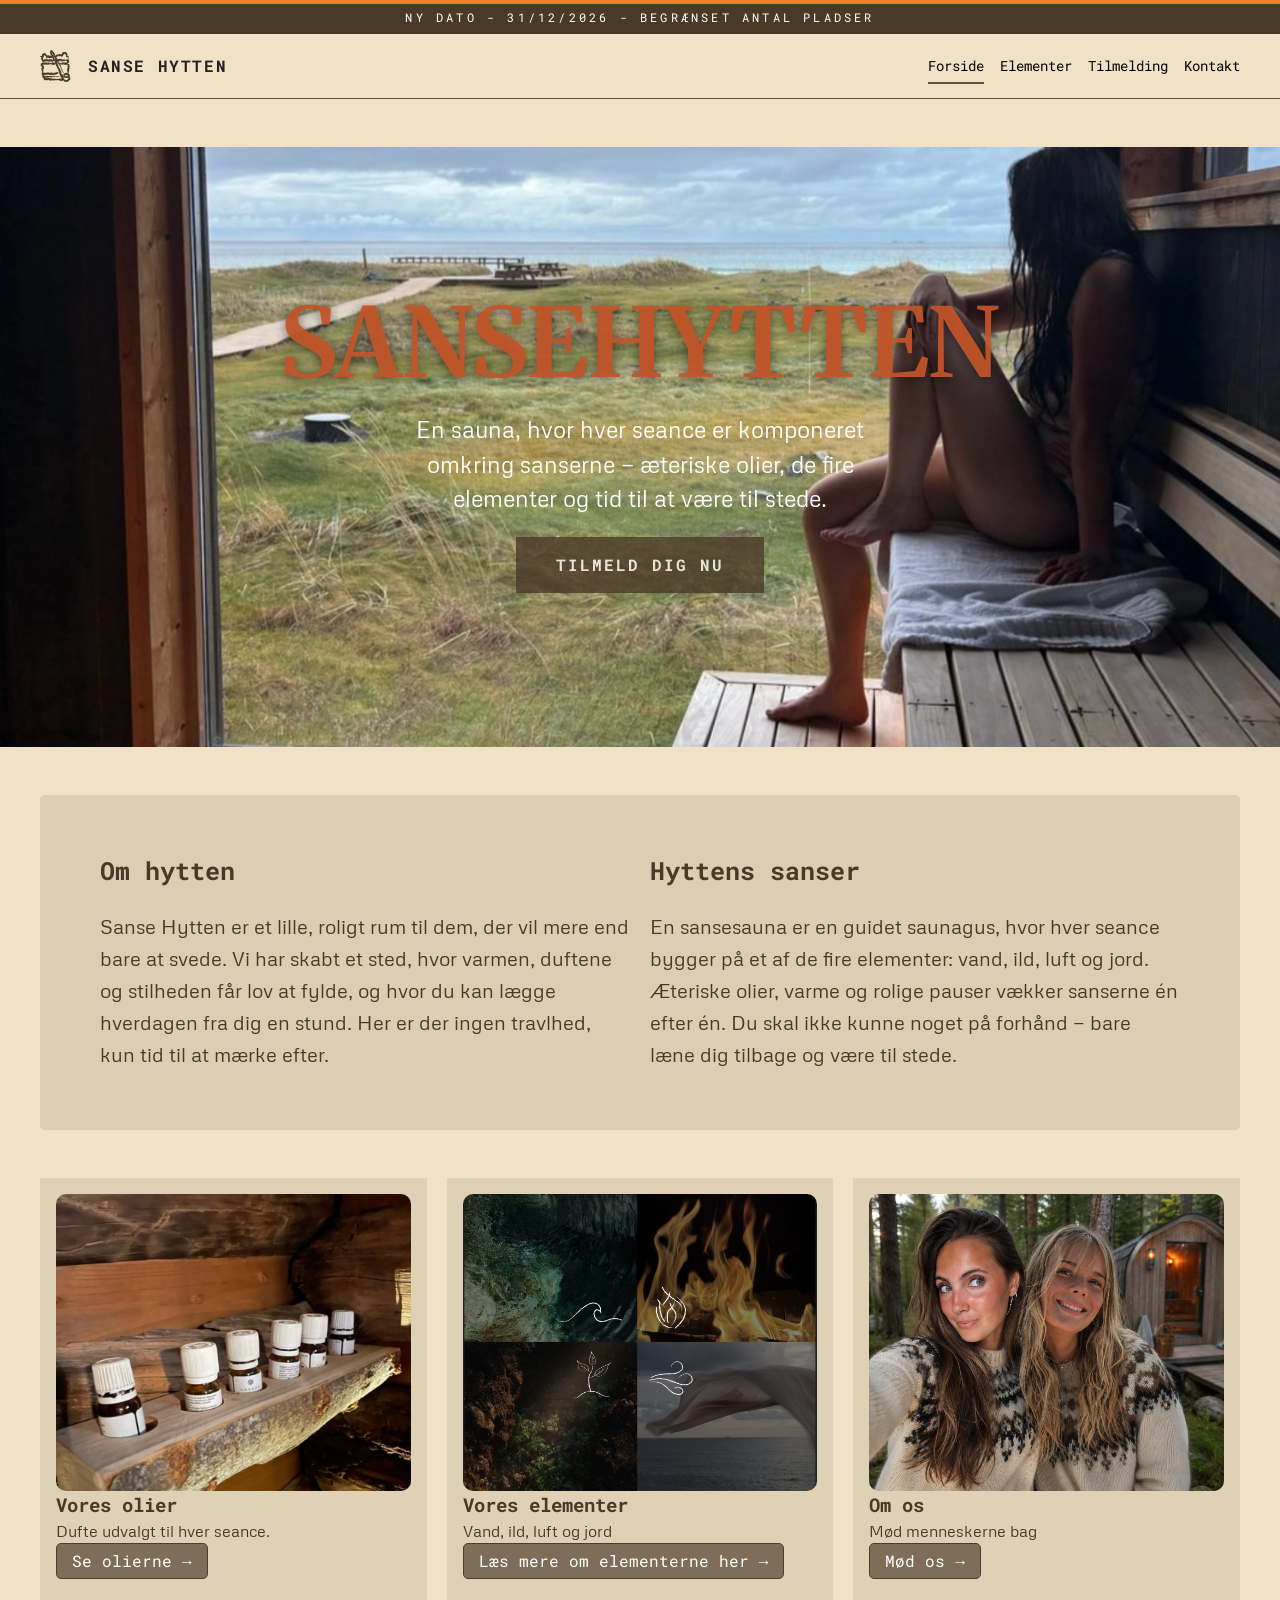
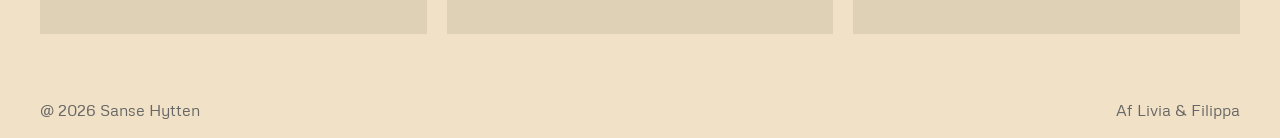
==== commit 4df73745: "det endelige" ====
--- a/index.html
+++ b/index.html
@@ -1,5 +1,5 @@
 <!DOCTYPE html>
-<html lang="da">
+<html lang="da" class="forside">
 
 <head>
   <meta charset="UTF-8">
@@ -29,23 +29,30 @@
     <p class="top-bar">Ny dato - 31/12/2026 - begrænset antal pladser</p>
     <div class="header-content">
       <a class="site-logo" href="index.html">
-        <img class="logo-billede" src="./img/Aktiv 8.webp" alt="">
+        <img class="logo-billede" src="./img/Aktiv8.webp" alt="">
         <span>Sanse Hytten</span>
       </a>
       <nav class="site-nav">
-        <button>Menu</button>
+        <button popovertarget="menu">Menu</button>
         <ul class="menu" id="menu" popover>
           <li><a href="./" aria-current="page">Forside</a></li>
           <li><a href="./svg.html">Elementer</a></li>
           <li><a href="./form.html">Tilmelding</a></li>
-          <li><a href="./kontakt.html">Kontakt</a></li>
+          <li><a href="./404.html">Kontakt</a></li>
         </ul>
+
+        <!-- <button class="burger">
+          <span class="line"></span>
+          <span class="line"></span>
+          <span class="line"></span>
+        </button> -->
+
       </nav>
     </div>
   </header>
 
-  <main>
-    <div class="container">
+  <main class="indexmain">
+    <div class="container hero">
       <h1 class="h1forside">SANSEHYTTEN</h1>
       <img class="saunaforside" src="img/saunaudsigt.webp" alt="Forside">
       <p class="punderh1">En sauna, hvor hver seance er komponeret omkring sanserne — æteriske olier, de fire elementer
--- a/starter.css
+++ b/starter.css
@@ -0,0 +1,100 @@
+*,
+::before,
+::after {
+  box-sizing: border-box;
+  margin: 0;
+  padding: 0;
+}
+
+html {
+  interpolate-size: allow-keywords;
+  font-family: system-ui, sans-serif;
+  line-height: 1.5;
+  -webkit-font-smoothing: antialiased;
+}
+
+h1,
+h2 {
+  line-height: 1.25;
+}
+
+p,
+li {
+  text-wrap: pretty;
+}
+
+img,
+svg {
+  display: block;
+  width: 100%;
+  height: auto;
+}
+
+label {
+  display: block;
+}
+
+input,
+button,
+textarea,
+select {
+  font: inherit;
+  color: inherit;
+  background-color: transparent;
+  font-size: max(1em, 16px);
+  padding: 0;
+  margin: 0;
+}
+
+input:where([type="checkbox"], [type="radio"]) {
+  width: 1em;
+  height: 1em;
+}
+
+textarea {
+  resize: none;
+  min-height: 4lh;
+}
+
+legend {
+  padding: 0;
+}
+
+select,
+::picker(select) {
+  appearance: base-select;
+}
+
+[popover] {
+  margin: revert;
+}
+
+dialog {
+  overscroll-behavior: none;
+
+  &::backdrop {
+    overflow: hidden;
+    overscroll-behavior: contain;
+  }
+}
+
+.visually-hidden {
+  position: absolute;
+  width: 1px;
+  height: 1px;
+  overflow: hidden;
+  white-space: nowrap;
+  clip-path: inset(100%);
+}
+
+
+/*****mobilsiteforside****/
+
+@media (width > 800px) {
+  .udforskhytten {
+    display: grid;
+    grid-template-columns: 1fr 1fr 1fr;
+    gap: 20px;
+  }
+
+}
--- a/style.css
+++ b/style.css
@@ -1,3 +1,86 @@
+
+/*animations*/
+
+@keyframes progress {
+  from {
+    scale: 0 1;
+  }
+}
+
+@keyframes scale {
+  to {
+    scale: 0.5;
+    opacity: 0;
+  }
+}
+
+@keyframes appear-1 {
+  from {
+    opacity: 0;
+    translate: -20vw;
+    rotate: -5deg;
+  }
+}
+
+@keyframes appear-2 {
+  from {
+    opacity: 0;
+    translate: 20vw;
+    rotate: 5deg;
+  }
+}
+@keyframes clip-reveal {
+  from {
+    opacity: 0;
+    clip-path: polygon(0% 0%, 0% 0%, 0% 100%, 0% 100%);
+  }
+
+  to {
+    opacity: 1;
+    clip-path: polygon(100% 0%, 0% 0%, 0% 100%, 100% 100%);
+  }
+}
+
+.two-by img:first-child {
+  animation: appear-1 2s ease-out both;
+  animation-timeline: view();
+  animation-range: 10% 50%;
+}
+
+.two-by img:nth-child(2) {
+  animation: appear-2 2s ease-out both;
+  animation-timeline: view();
+  animation-range: 10% 50%;
+}
+
+.h1forside {
+  position: sticky;
+  inset-block-start: 1vh;
+  inset-block-start: 1vh;
+  animation: scale ease;
+  animation-range: 0%;
+  transform-origin: 0 25vh;
+  animation-timeline: scroll();
+}
+.forside::before {
+  content: "";
+  block-size: 4px;
+  background-color: #ef7d31;
+  position: fixed;
+  inset: 0 0 auto 0;
+  z-index: 9999;
+  animation: progress linear;
+  transform-origin: 0;
+  animation-timeline: scroll();
+}
+
+.basket {
+  animation: clip-reveal 2s linear both;
+  animation-timeline: view();
+  animation-range: 10% 40%;
+}
+
+
 /*fonts*/
 
 /*h1*/
@@ -26,6 +109,13 @@
   src: url("https://fonts.googleapis.com/css2?family=Archivo+Black&family=Bodoni+Moda:ital,opsz,wght@0,6..96,400..900;1,6..96,400..900&family=Chewy&family=Merriweather:ital,opsz,wght@0,18..144,300..900;1,18..144,300..900&family=Metrophobic&family=Montserrat:ital,wght@0,100..900;1,100..900&family=Roboto+Mono:ital,wght@0,100..700;1,100..700&display=swap");
 }
 
+
+/*****burgermenu****/
+
+
+
+
+  
 /*Fonts til tekst*/
 
 h1 {
@@ -76,8 +166,9 @@
 }
 
 main {
+  display: grid;
   grid-template-columns: inherit;
-  grid-column: 1 / -1;
+ grid-column: 1 / -1;
   align-content: start;
 }
 
@@ -88,22 +179,31 @@
 
 .svg-page {
   box-sizing: border-box;
-  padding-inline: 2rem;
   display: grid;
   gap: var(--space-2);
 }
 
 .svg-intro {
-  padding-inline: 2rem;
   display: grid;
   gap: var(--space-1);
   max-width: 60ch;
+  font-family: "Merriweather", serif; 
+  color: #AD4628;
 }
 
 .svg-intro p {
   color: var(--color-muted);
 }
 
+.h2svg
+{
+  color: #433425;
+  font:"Roboto Mono", monospace;
+}
+
+.accordion-item{
+  color: #4b3927;
+}
 .svg-layout {
   display: grid;
   gap: var(--space-2);
@@ -213,7 +313,8 @@
 .site-nav button {
   padding: 0.4rem 0.7rem;
   border: 1px solid var(--color-border);
-  background: var(--color-surface);
+  background-color:#4b3927;
+  color: #d4c1a0;
   @media (width > 600px) {
     display: none;
   }
@@ -223,8 +324,9 @@
   margin: 0;
   padding: var(--space-1);
   list-style: none;
-  background: var(--color-surface);
+  background-color: var(--color-page);
   border: 1px solid var(--color-border);
+  position-area: bottom span-left;
   @media (width > 600px) {
     display: flex;
     gap: var(--space-1);
@@ -260,13 +362,10 @@
   padding: var(--space-1);
   display: grid;
   gap: var(--space-1);
-  margin: 30px;
 }
 
 .svg-placeholder {
   min-height: -webkit-fill-available;
-  min-height: stretch;
-  margin: 30px;
   background-color: #2c351943;
 }
 
@@ -283,7 +382,7 @@
 
 /* Details */
 .accordion {
-  display: grid;
+
   gap: var(--space-05);
 }
 
@@ -307,8 +406,8 @@
   justify-self: start;
   display: inline-block;
   padding: 0.5rem 0.8rem;
-  border: 1px solid var(--color-border);
-  background: var(--color-surface);
+  border: 3px solid var(--color-border);
+  background:#ad806c97;
   color: inherit;
   text-decoration: none;
 }
@@ -352,7 +451,11 @@
   text-align: center;
   color: white;
 }
+.hero {
+  grid-column: 1 / -1;
+}
 .h1forside {
+
   font-size: 96px;
   color: #c35529ee;
   text-shadow: 0 2px 12px rgb(0 0 0 / 0.5);
@@ -364,10 +467,13 @@
   white-space: nowrap;
 }
 .saunaforside {
+   @media (width > 800px) {
+  
   display: block;
   width: 100%;
   height: 600px;
   object-fit: cover;
+  }
 }
 
 .punderh1 {
@@ -402,9 +508,10 @@
 
 .grid-forsidetekst {
   display: grid;
-  grid-template-columns: 1fr 1fr;
+  @media (width > 800px) {
+    grid-template-columns: 1fr 1fr;
+  }
   gap: 20px;
-  margin: 60px;
   padding: 60px;
   border-radius: 5px;
   background-color: #2c35191d;
@@ -442,10 +549,11 @@
 
 .udforskhytten {
   display: grid;
-  grid-template-columns: 1fr 1fr 1fr;
   gap: 1.5rem;
-  margin: 60px;
   padding: auto;
+  @media (width > 800px) {
+    grid-template-columns: 1fr 1fr 1fr;
+  }
 }
 
 .voresolier {
@@ -470,7 +578,7 @@
     max-width: 90vw;
     width: 50ch;
     height: fit-content;
-    background: #4b392afb;
+    background: #4b392ad6;
     color: white;
     border: 1px solid #2c3519;
     border-radius: 10px;
@@ -499,6 +607,26 @@
   width: 100%;
   height: auto;
   display: block;
+}
+
+
+
+/*****mobilsiteforside****/
+
+@media (width > 800px) {
+  .udforskhytten {
+    display: grid;
+    grid-template-columns: 1fr 1fr 1fr;
+    gap: 20px;
+  }
+
+  .flex_col {
+    display: flex;
+    flex-direction: column;
+    :last-child {
+      margin-top: auto;
+    }
+  }
 }
 /* Elementerne er dæmpede som udgangspunkt */
 .event-map .ild,
@@ -549,7 +677,7 @@
   padding: 30px;
   box-shadow: 0 1px 15px color-mix var(--color-border);
   border-radius: 10px;
-  background-color: #684a2b5f;
+  background-color:#53331333;
 }
 
 input,
@@ -567,7 +695,7 @@
   cursor: pointer;
   border: 1px solid #57382a;
   color: #ffffff;
-  background: #4b3927;
+  background: #4b3927a5;
   padding-inline: 15px;
   padding-block: 5px;
   border-radius: 5px;
@@ -583,19 +711,21 @@
   gap: 1px;
   padding: 1rlh;
   border: none;
-  border: #64513d solid 1px;
   display: grid;
   gap: 2px;
   overflow: clip;
   border-radius: 12px;
-  outline: 1px solid oklch(36.422% 0.05571 48.947);
   list-style: none;
-}
+  
+}
+
+
 
 .huskeliste-div {
-  font-size: 1.5rem;
+  margin-top: -1rem;
+  font-size: 1.7rem;
   font-weight: 400;
-  line-height: 3rem;
+  line-height: 5rem;
   list-style: none;
   color: #64513d;
   font-family: "Roboto Mono", monospace;
@@ -611,34 +741,58 @@
   font-family: "Merriweather", serif;
   color: rgba(205, 78, 32, 0.816);
   font-weight: 800;
-  font-size: 2.5;
-}
-
+  font-size: 2.1rem;
+}
+.slutning
+ {
+    font-size:1rem ;
+    font-style:italic;
+ }
+.dag,
+.nat{
+  font-size:1rem ;
+}
 label {
-  font-size: 2;
-  color: #2e1c14;
+  font-size: 1.4rem;
+  font-weight: 500;
+  color: #523326;
+}
+
+legend{
+   font-size: 1.4rem;
+   font-weight: 500;
+  color:#523326
 }
 
 .dinhuskeliste {
   font-family: "Merriweather", serif;
-  color: #412b15;
+  color: rgba(205, 78, 32, 0.816);
   font-weight: 800;
-}
+  font-size: 2.1rem;
+  padding: 15px;
+}
+
+
 .huskep {
   font-style: italic;
+  padding: 15px;
+
 }
 .form-placeholder {
   width: 100%;
   padding: 40px;
   margin: 0 auto;
   border-radius: 10px;
-}
-
-.form-placeholder input,
-.form-placeholder select {
-  width: 100%;
-  box-sizing: border-box;
-}
+  border: #57382a;
+}
+
+
+.nat, .dag{
+  display: grid;
+  grid-template-columns: 1fr 2.5fr;
+ align-self: end;
+}
+
 
 .form-placeholder fieldset {
   border: none;
@@ -673,3 +827,92 @@
   color: #ee5050;
   display: none;
 }
+
+.indexmain {
+  grid-column: 1 / -1;
+}
+
+/********opsamlingsside******/
+
+.opsamling-placeholder {
+   width: 81%;
+    margin-inline: auto;
+    position: relative;
+    padding: 3rem 4rem 6rem;
+}
+
+.opsamling-placeholder .symbol {
+  position: absolute;
+  right: 1.5rem;
+  bottom: 1.5rem;
+  width: 150px;
+}
+
+.opsamling-placeholder.night {background: #141B4F;
+height: 700px;}
+.opsamling-placeholder.night h1 {color: #AD4628;
+font-weight: bold;
+text-align: center;}
+.opsamling-placeholder.night .datotekst {color: #AD4628;
+font-weight: bold;
+text-align: center;
+font-size: medium;}
+.opsamling-placeholder.night p { color: #ffffff;
+line-height: 2rem;
+margin-bottom: 1.5rem;}
+
+.opsamling-placeholder.day {background: #D8C189;
+height: 700px;}
+.opsamling-placeholder.day h1 {color: #523A1F;
+font-weight: bold;
+text-align: center;}
+.opsamling-placeholder.day .datotekst {color: #523A1F;
+font-weight: bold;
+text-align: center;
+font-size: medium;}
+.opsamling-placeholder.day p {color: black;
+line-height: 2rem;
+margin-bottom: 1.5rem;}
+
+
+
+
+
+.opsamling-intro{
+color: #4b3927;
+font-size: medium;
+font-weight: 400;
+}
+
+.h1opsamling{
+font-family:"Merriweather", serif; 
+color: #AD4628;
+font-size: 2.2rem;
+font-weight: 800;
+}
+
+
+
+/*****virker ikke side***/
+.button404{
+  border-radius: 15px;
+ background-color: #433425;
+  border-color: #523326a5;
+  color:#AD4628
+  
+}
+
+.error-page{
+  color:#523326;
+
+}
+
+
+
+
+
+
+
+
+
+
